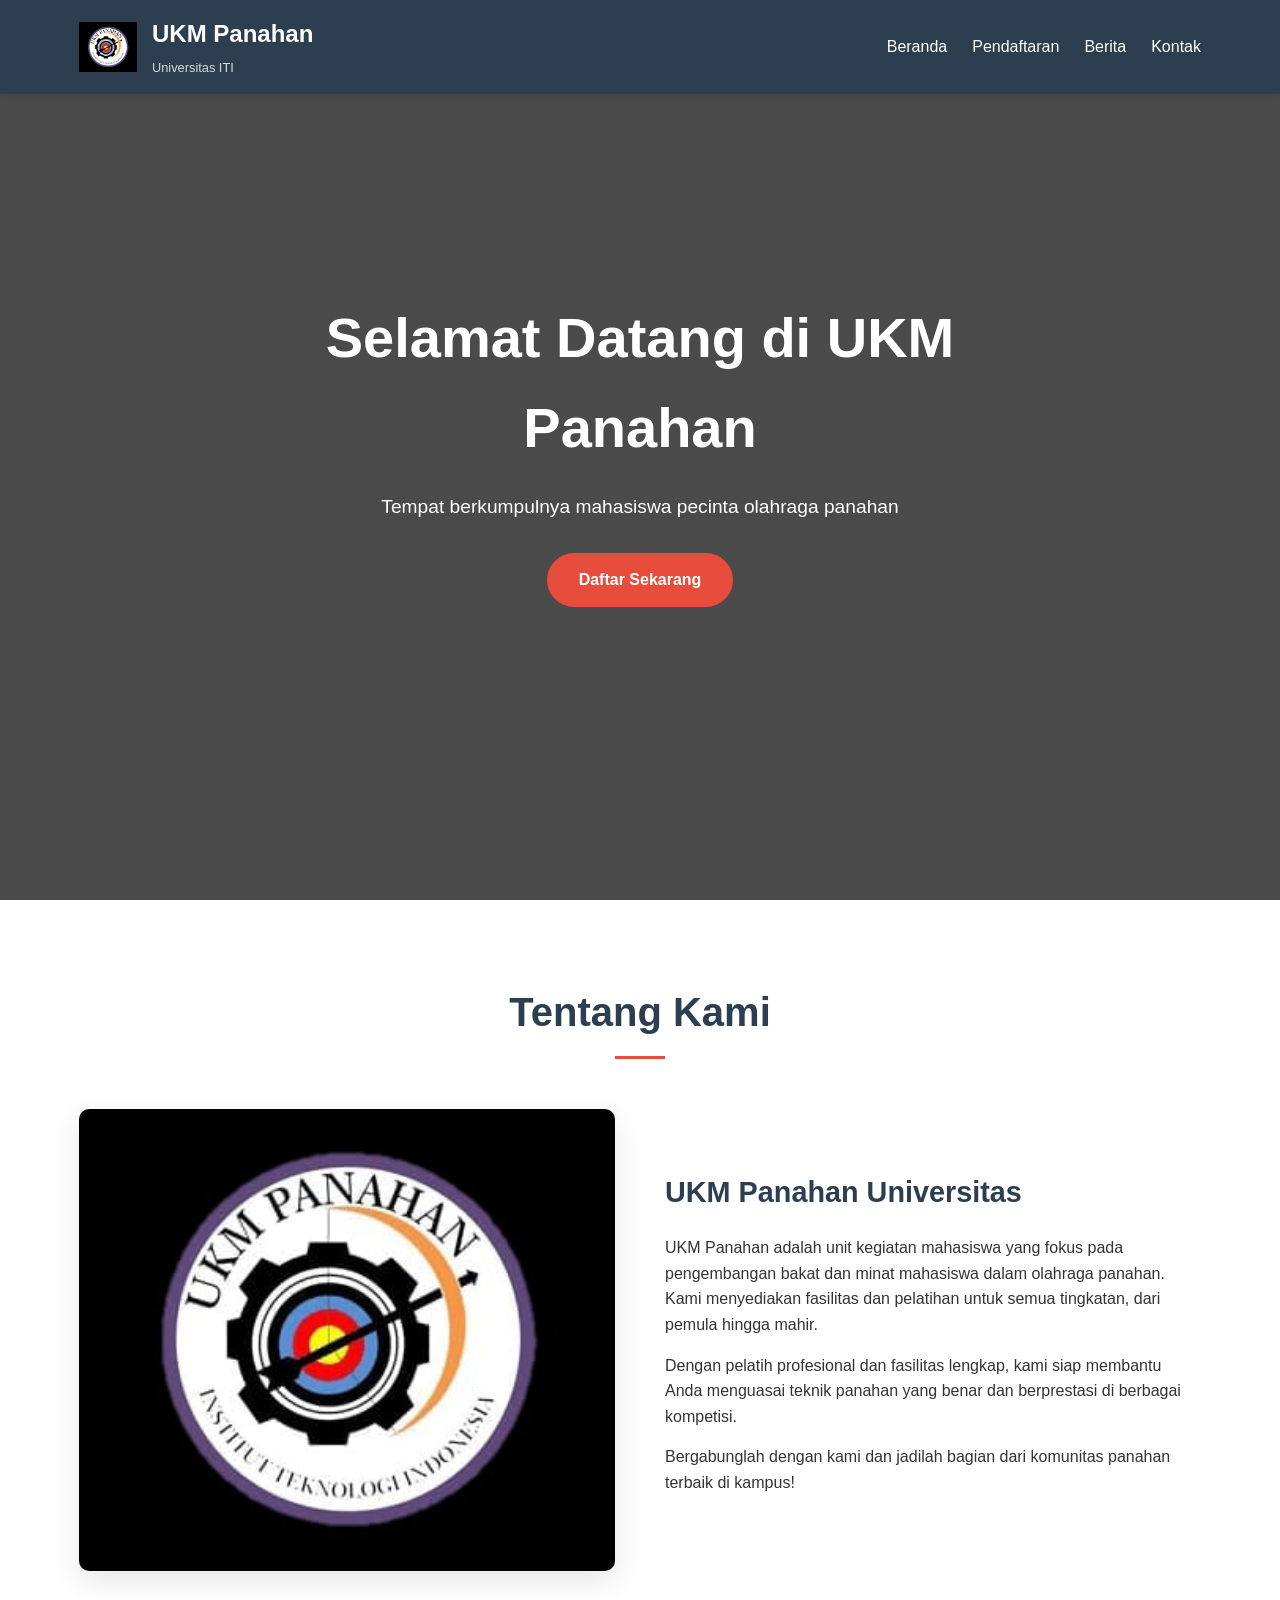
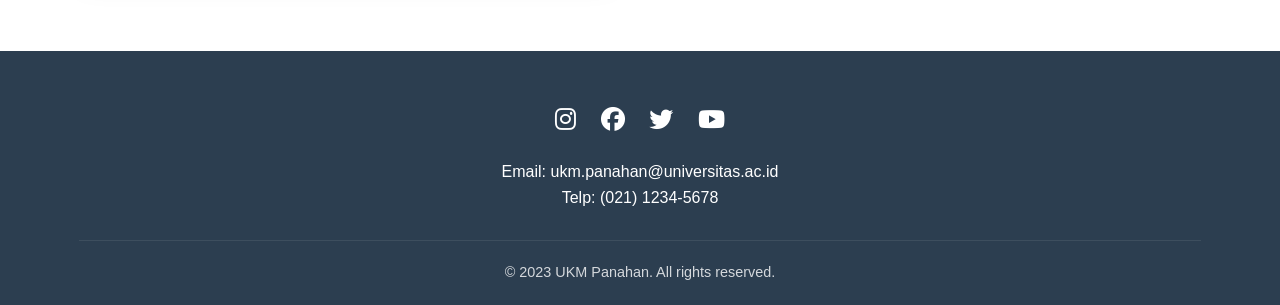
==== berita.html @ ca19da99 "Add files via upload" ====
<!DOCTYPE html>
<html lang="id">
<head>
    <meta charset="UTF-8">
    <meta name="viewport" content="width=device-width, initial-scale=1.0">
    <title>UKM Panahan - Universitas ITI</title>
    <link rel="stylesheet" href="https://cdnjs.cloudflare.com/ajax/libs/font-awesome/6.4.0/css/all.min.css">
    <style>
        /* Global Styles */
        :root {
            --primary: #e74c3c;
            --secondary: #2c3e50;
            --accent: #f39c12;
            --light: #ecf0f1;
            --dark: #34495e;
        }
        
        * {
            margin: 0;
            padding: 0;
            box-sizing: border-box;
            font-family: 'Segoe UI', Tahoma, Geneva, Verdana, sans-serif;
        }
        
        body {
            background-color: #f9f9f9;
            color: #333;
            line-height: 1.6;
        }
        
        .container {
            width: 90%;
            max-width: 1200px;
            margin: 0 auto;
            padding: 0 15px;
        }
        
        /* Header Styles */
        header {
            background-color: var(--secondary);
            color: white;
            padding: 15px 0;
            position: fixed;
            width: 100%;
            top: 0;
            z-index: 1000;
            box-shadow: 0 2px 10px rgba(0,0,0,0.1);
        }
        
        .header-container {
            display: flex;
            justify-content: space-between;
            align-items: center;
        }
        
        .logo {
            display: flex;
            align-items: center;
        }
        
        .logo img {
            height: 50px;
            margin-right: 15px;
        }
        
        .logo-text h1 {
            font-size: 1.5rem;
            margin-bottom: 5px;
        }
        
        .logo-text p {
            font-size: 0.8rem;
            opacity: 0.8;
        }
        
        nav ul {
            display: flex;
            list-style: none;
        }
        
        nav ul li {
            margin-left: 25px;
        }
        
        nav ul li a {
            color: white;
            text-decoration: none;
            font-weight: 500;
            transition: color 0.3s;
            position: relative;
        }
        
        nav ul li a:hover {
            color: var(--accent);
        }
        
        nav ul li a::after {
            content: '';
            position: absolute;
            width: 0;
            height: 2px;
            background: var(--accent);
            bottom: -5px;
            left: 0;
            transition: width 0.3s;
        }
        
        nav ul li a:hover::after {
            width: 100%;
        }
        
        /* Hero Section */
        .hero {
            height: 100vh;
            background: linear-gradient(rgba(0,0,0,0.7), rgba(0,0,0,0.7)), url('panahan-bg.jpg');
            background-size: cover;
            background-position: center;
            display: flex;
            align-items: center;
            text-align: center;
            color: white;
            margin-top: 0;
        }
        
        .hero-content {
            max-width: 800px;
            margin: 0 auto;
        }
        
        .hero h1 {
            font-size: 3.5rem;
            margin-bottom: 20px;
            animation: fadeInDown 1s;
        }
        
        .hero p {
            font-size: 1.2rem;
            margin-bottom: 30px;
            animation: fadeInUp 1s;
        }
        
        .btn {
            display: inline-block;
            background-color: var(--primary);
            color: white;
            padding: 12px 30px;
            border-radius: 50px;
            text-decoration: none;
            font-weight: 600;
            transition: all 0.3s;
            border: 2px solid var(--primary);
            animation: fadeIn 1.5s;
        }
        
        .btn:hover {
            background-color: transparent;
            color: white;
            transform: translateY(-3px);
            box-shadow: 0 10px 20px rgba(0,0,0,0.2);
        }
        
        /* About Section */
        .about {
            padding: 80px 0;
            background-color: white;
        }
        
        .section-title {
            text-align: center;
            margin-bottom: 50px;
        }
        
        .section-title h2 {
            font-size: 2.5rem;
            color: var(--secondary);
            position: relative;
            display: inline-block;
            padding-bottom: 15px;
        }
        
        .section-title h2::after {
            content: '';
            position: absolute;
            width: 50px;
            height: 3px;
            background: var(--primary);
            bottom: 0;
            left: 50%;
            transform: translateX(-50%);
        }
        
        .about-content {
            display: flex;
            align-items: center;
            gap: 50px;
        }
        
        .about-img {
            flex: 1;
            border-radius: 10px;
            overflow: hidden;
            box-shadow: 0 10px 30px rgba(0,0,0,0.1);
        }
        
        .about-img img {
            width: 100%;
            height: auto;
            display: block;
            transition: transform 0.5s;
        }
        
        .about-img:hover img {
            transform: scale(1.05);
        }
        
        .about-text {
            flex: 1;
        }
        
        .about-text h3 {
            font-size: 1.8rem;
            color: var(--secondary);
            margin-bottom: 20px;
        }
        
        .about-text p {
            margin-bottom: 15px;
        }
        
        /* Footer */
        footer {
            background-color: var(--secondary);
            color: white;
            padding: 50px 0 20px;
            text-align: center;
        }
        
        .footer-content {
            margin-bottom: 30px;
        }
        
        .social-icons {
            margin-bottom: 20px;
        }
        
        .social-icons a {
            color: white;
            font-size: 1.5rem;
            margin: 0 10px;
            transition: color 0.3s;
        }
        
        .social-icons a:hover {
            color: var(--accent);
        }
        
        .copyright {
            border-top: 1px solid rgba(255,255,255,0.1);
            padding-top: 20px;
            font-size: 0.9rem;
            opacity: 0.8;
        }
        
        /* Animations */
        @keyframes fadeIn {
            from { opacity: 0; }
            to { opacity: 1; }
        }
        
        @keyframes fadeInDown {
            from {
                opacity: 0;
                transform: translateY(-20px);
            }
            to {
                opacity: 1;
                transform: translateY(0);
            }
        }
        
        @keyframes fadeInUp {
            from {
                opacity: 0;
                transform: translateY(20px);
            }
            to {
                opacity: 1;
                transform: translateY(0);
            }
        }
        
        /* Responsive */
        @media (max-width: 768px) {
            .header-container {
                flex-direction: column;
                text-align: center;
            }
            
            nav ul {
                margin-top: 20px;
            }
            
            nav ul li {
                margin: 0 10px;
            }
            
            .hero h1 {
                font-size: 2.5rem;
            }
            
            .about-content {
                flex-direction: column;
            }
        }
    </style>
</head>
<body>
    <!-- Header -->
    <header>
        <div class="container header-container">
            <div class="logo">
                <img src="logo_panahan.jpg" alt="Logo UKM Panahan">
                <div class="logo-text">
                    <h1>UKM Panahan</h1>
                    <p>Universitas ITI</p>
                </div>
            </div>
            <nav>
                <ul>
                    <li><a href="index.html">Beranda</a></li>
                    <li><a href="pendaftaran.html">Pendaftaran</a></li>
                    <li><a href="berita.html">Berita</a></li>
                    <li><a href="#kontak">Kontak</a></li>
                </ul>
            </nav>
        </div>
    </header>

    <!-- Hero Section -->
    <section class="hero">
        <div class="hero-content">
            <h1>Selamat Datang di UKM Panahan</h1>
            <p>Tempat berkumpulnya mahasiswa pecinta olahraga panahan</p>
            <a href="pendaftaran.html" class="btn">Daftar Sekarang</a>
        </div>
    </section>

    <!-- About Section -->
    <section class="about">
        <div class="container">
            <div class="section-title">
                <h2>Tentang Kami</h2>
            </div>
            <div class="about-content">
                <div class="about-img">
                    <img src="logo_panahan.jpg" alt="Tim Panahan">
                </div>
                <div class="about-text">
                    <h3>UKM Panahan Universitas</h3>
                    <p>UKM Panahan adalah unit kegiatan mahasiswa yang fokus pada pengembangan bakat dan minat mahasiswa dalam olahraga panahan. Kami menyediakan fasilitas dan pelatihan untuk semua tingkatan, dari pemula hingga mahir.</p>
                    <p>Dengan pelatih profesional dan fasilitas lengkap, kami siap membantu Anda menguasai teknik panahan yang benar dan berprestasi di berbagai kompetisi.</p>
                    <p>Bergabunglah dengan kami dan jadilah bagian dari komunitas panahan terbaik di kampus!</p>
                </div>
            </div>
        </div>
    </section>

    <!-- Footer -->
    <footer id="kontak">
        <div class="container">
            <div class="footer-content">
                <div class="social-icons">
                    <a href="#"><i class="fab fa-instagram"></i></a>
                    <a href="#"><i class="fab fa-facebook"></i></a>
                    <a href="#"><i class="fab fa-twitter"></i></a>
                    <a href="#"><i class="fab fa-youtube"></i></a>
                </div>
                <p>Email: ukm.panahan@universitas.ac.id</p>
                <p>Telp: (021) 1234-5678</p>
            </div>
            <div class="copyright">
                <p>&copy; 2023 UKM Panahan. All rights reserved.</p>
            </div>
        </div>
    </footer>
</body>
</html>
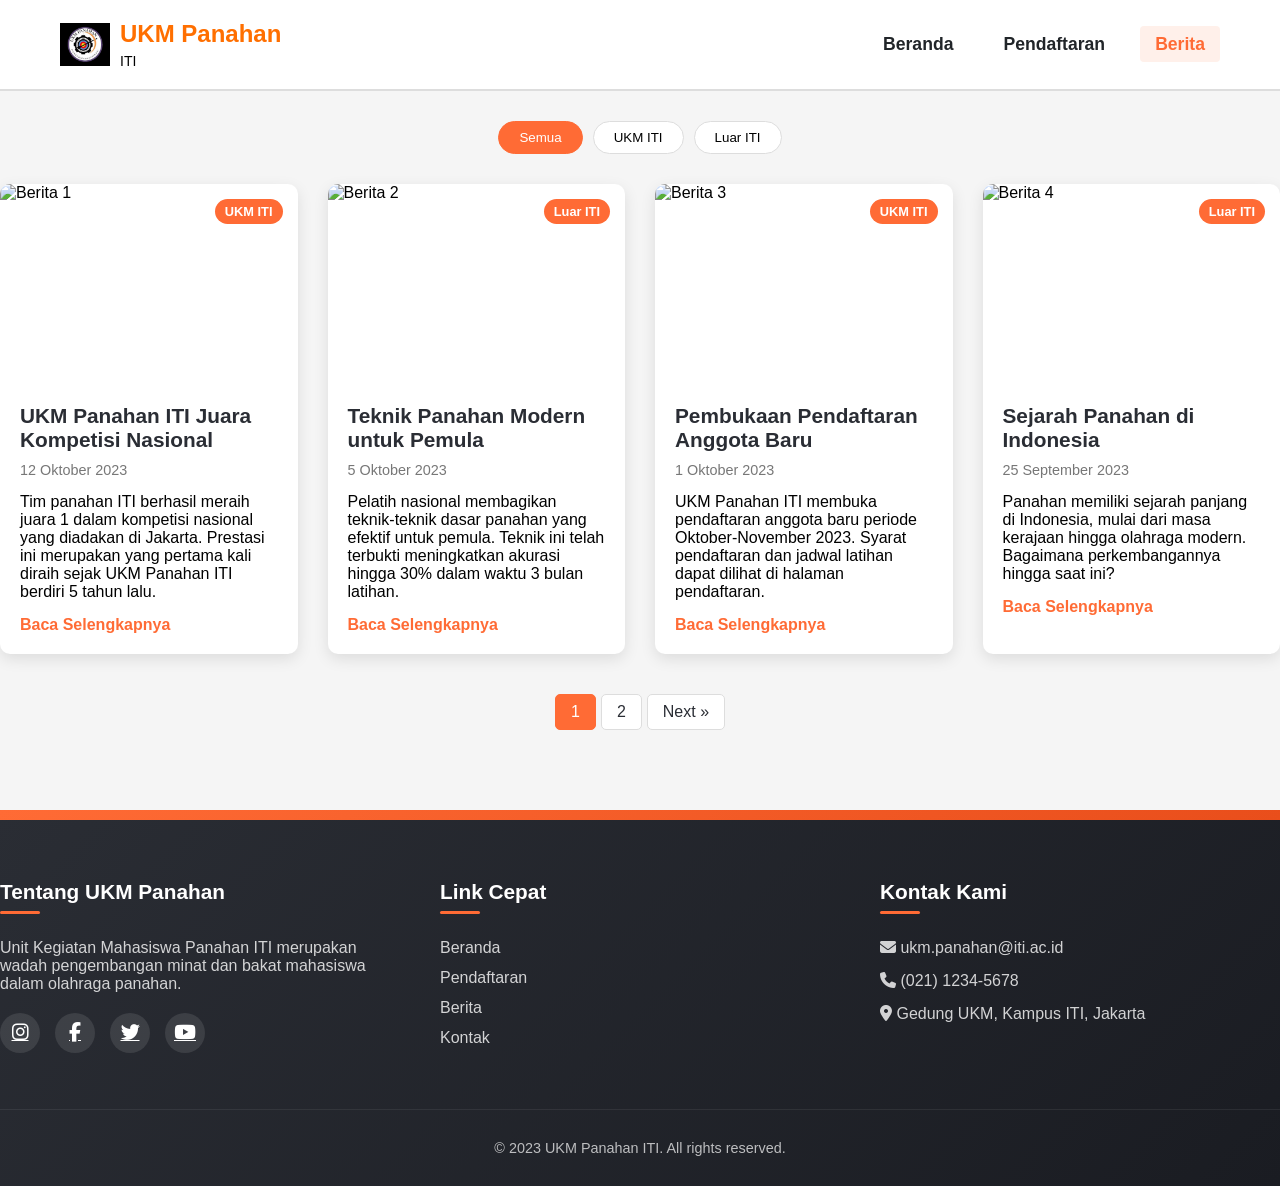
==== commit c7c94f53: "Add files via upload" ====
--- a/berita.html
+++ b/berita.html
@@ -3,316 +3,9 @@
 <head>
     <meta charset="UTF-8">
     <meta name="viewport" content="width=device-width, initial-scale=1.0">
-    <title>UKM Panahan - Universitas ITI</title>
+    <title>Berita - UKM Panahan ITI</title>
     <link rel="stylesheet" href="https://cdnjs.cloudflare.com/ajax/libs/font-awesome/6.4.0/css/all.min.css">
-    <style>
-        /* Global Styles */
-        :root {
-            --primary: #e74c3c;
-            --secondary: #2c3e50;
-            --accent: #f39c12;
-            --light: #ecf0f1;
-            --dark: #34495e;
-        }
-        
-        * {
-            margin: 0;
-            padding: 0;
-            box-sizing: border-box;
-            font-family: 'Segoe UI', Tahoma, Geneva, Verdana, sans-serif;
-        }
-        
-        body {
-            background-color: #f9f9f9;
-            color: #333;
-            line-height: 1.6;
-        }
-        
-        .container {
-            width: 90%;
-            max-width: 1200px;
-            margin: 0 auto;
-            padding: 0 15px;
-        }
-        
-        /* Header Styles */
-        header {
-            background-color: var(--secondary);
-            color: white;
-            padding: 15px 0;
-            position: fixed;
-            width: 100%;
-            top: 0;
-            z-index: 1000;
-            box-shadow: 0 2px 10px rgba(0,0,0,0.1);
-        }
-        
-        .header-container {
-            display: flex;
-            justify-content: space-between;
-            align-items: center;
-        }
-        
-        .logo {
-            display: flex;
-            align-items: center;
-        }
-        
-        .logo img {
-            height: 50px;
-            margin-right: 15px;
-        }
-        
-        .logo-text h1 {
-            font-size: 1.5rem;
-            margin-bottom: 5px;
-        }
-        
-        .logo-text p {
-            font-size: 0.8rem;
-            opacity: 0.8;
-        }
-        
-        nav ul {
-            display: flex;
-            list-style: none;
-        }
-        
-        nav ul li {
-            margin-left: 25px;
-        }
-        
-        nav ul li a {
-            color: white;
-            text-decoration: none;
-            font-weight: 500;
-            transition: color 0.3s;
-            position: relative;
-        }
-        
-        nav ul li a:hover {
-            color: var(--accent);
-        }
-        
-        nav ul li a::after {
-            content: '';
-            position: absolute;
-            width: 0;
-            height: 2px;
-            background: var(--accent);
-            bottom: -5px;
-            left: 0;
-            transition: width 0.3s;
-        }
-        
-        nav ul li a:hover::after {
-            width: 100%;
-        }
-        
-        /* Hero Section */
-        .hero {
-            height: 100vh;
-            background: linear-gradient(rgba(0,0,0,0.7), rgba(0,0,0,0.7)), url('panahan-bg.jpg');
-            background-size: cover;
-            background-position: center;
-            display: flex;
-            align-items: center;
-            text-align: center;
-            color: white;
-            margin-top: 0;
-        }
-        
-        .hero-content {
-            max-width: 800px;
-            margin: 0 auto;
-        }
-        
-        .hero h1 {
-            font-size: 3.5rem;
-            margin-bottom: 20px;
-            animation: fadeInDown 1s;
-        }
-        
-        .hero p {
-            font-size: 1.2rem;
-            margin-bottom: 30px;
-            animation: fadeInUp 1s;
-        }
-        
-        .btn {
-            display: inline-block;
-            background-color: var(--primary);
-            color: white;
-            padding: 12px 30px;
-            border-radius: 50px;
-            text-decoration: none;
-            font-weight: 600;
-            transition: all 0.3s;
-            border: 2px solid var(--primary);
-            animation: fadeIn 1.5s;
-        }
-        
-        .btn:hover {
-            background-color: transparent;
-            color: white;
-            transform: translateY(-3px);
-            box-shadow: 0 10px 20px rgba(0,0,0,0.2);
-        }
-        
-        /* About Section */
-        .about {
-            padding: 80px 0;
-            background-color: white;
-        }
-        
-        .section-title {
-            text-align: center;
-            margin-bottom: 50px;
-        }
-        
-        .section-title h2 {
-            font-size: 2.5rem;
-            color: var(--secondary);
-            position: relative;
-            display: inline-block;
-            padding-bottom: 15px;
-        }
-        
-        .section-title h2::after {
-            content: '';
-            position: absolute;
-            width: 50px;
-            height: 3px;
-            background: var(--primary);
-            bottom: 0;
-            left: 50%;
-            transform: translateX(-50%);
-        }
-        
-        .about-content {
-            display: flex;
-            align-items: center;
-            gap: 50px;
-        }
-        
-        .about-img {
-            flex: 1;
-            border-radius: 10px;
-            overflow: hidden;
-            box-shadow: 0 10px 30px rgba(0,0,0,0.1);
-        }
-        
-        .about-img img {
-            width: 100%;
-            height: auto;
-            display: block;
-            transition: transform 0.5s;
-        }
-        
-        .about-img:hover img {
-            transform: scale(1.05);
-        }
-        
-        .about-text {
-            flex: 1;
-        }
-        
-        .about-text h3 {
-            font-size: 1.8rem;
-            color: var(--secondary);
-            margin-bottom: 20px;
-        }
-        
-        .about-text p {
-            margin-bottom: 15px;
-        }
-        
-        /* Footer */
-        footer {
-            background-color: var(--secondary);
-            color: white;
-            padding: 50px 0 20px;
-            text-align: center;
-        }
-        
-        .footer-content {
-            margin-bottom: 30px;
-        }
-        
-        .social-icons {
-            margin-bottom: 20px;
-        }
-        
-        .social-icons a {
-            color: white;
-            font-size: 1.5rem;
-            margin: 0 10px;
-            transition: color 0.3s;
-        }
-        
-        .social-icons a:hover {
-            color: var(--accent);
-        }
-        
-        .copyright {
-            border-top: 1px solid rgba(255,255,255,0.1);
-            padding-top: 20px;
-            font-size: 0.9rem;
-            opacity: 0.8;
-        }
-        
-        /* Animations */
-        @keyframes fadeIn {
-            from { opacity: 0; }
-            to { opacity: 1; }
-        }
-        
-        @keyframes fadeInDown {
-            from {
-                opacity: 0;
-                transform: translateY(-20px);
-            }
-            to {
-                opacity: 1;
-                transform: translateY(0);
-            }
-        }
-        
-        @keyframes fadeInUp {
-            from {
-                opacity: 0;
-                transform: translateY(20px);
-            }
-            to {
-                opacity: 1;
-                transform: translateY(0);
-            }
-        }
-        
-        /* Responsive */
-        @media (max-width: 768px) {
-            .header-container {
-                flex-direction: column;
-                text-align: center;
-            }
-            
-            nav ul {
-                margin-top: 20px;
-            }
-            
-            nav ul li {
-                margin: 0 10px;
-            }
-            
-            .hero h1 {
-                font-size: 2.5rem;
-            }
-            
-            .about-content {
-                flex-direction: column;
-            }
-        }
-    </style>
+    <link rel="stylesheet" href="berita.css">
 </head>
 <body>
     <!-- Header -->
@@ -322,45 +15,124 @@
                 <img src="logo_panahan.jpg" alt="Logo UKM Panahan">
                 <div class="logo-text">
                     <h1>UKM Panahan</h1>
-                    <p>Universitas ITI</p>
+                    <p>ITI</p>
                 </div>
             </div>
             <nav>
-                <ul>
+                <div class="menu-toggle" id="menu-toggle">
+                    <i class="fas fa-bars"></i>
+                </div>
+                <ul id="menu-list">
                     <li><a href="index.html">Beranda</a></li>
                     <li><a href="pendaftaran.html">Pendaftaran</a></li>
-                    <li><a href="berita.html">Berita</a></li>
-                    <li><a href="#kontak">Kontak</a></li>
+                    <li><a href="berita.html" class="active">Berita</a></li>
                 </ul>
             </nav>
         </div>
     </header>
 
-    <!-- Hero Section -->
-    <section class="hero">
-        <div class="hero-content">
-            <h1>Selamat Datang di UKM Panahan</h1>
-            <p>Tempat berkumpulnya mahasiswa pecinta olahraga panahan</p>
-            <a href="pendaftaran.html" class="btn">Daftar Sekarang</a>
-        </div>
-    </section>
-
-    <!-- About Section -->
-    <section class="about">
+    <!-- News Section -->
+    <section class="news-section">
         <div class="container">
-            <div class="section-title">
-                <h2>Tentang Kami</h2>
-            </div>
-            <div class="about-content">
-                <div class="about-img">
-                    <img src="logo_panahan.jpg" alt="Tim Panahan">
-                </div>
-                <div class="about-text">
-                    <h3>UKM Panahan Universitas</h3>
-                    <p>UKM Panahan adalah unit kegiatan mahasiswa yang fokus pada pengembangan bakat dan minat mahasiswa dalam olahraga panahan. Kami menyediakan fasilitas dan pelatihan untuk semua tingkatan, dari pemula hingga mahir.</p>
-                    <p>Dengan pelatih profesional dan fasilitas lengkap, kami siap membantu Anda menguasai teknik panahan yang benar dan berprestasi di berbagai kompetisi.</p>
-                    <p>Bergabunglah dengan kami dan jadilah bagian dari komunitas panahan terbaik di kampus!</p>
-                </div>
+
+            
+            <div class="news-filter">
+                <button class="filter-btn active" data-category="all">Semua</button>
+                <button class="filter-btn" data-category="ukm-iti">UKM ITI</button>
+                <button class="filter-btn" data-category="luar-iti">Luar ITI</button>
+            </div>
+            
+            <div class="news-grid">
+                <!-- Berita 1 -->
+                <div class="news-card" data-category="ukm-iti">
+                    <div class="news-img">
+                        <img src="berita1.jpg" alt="Berita 1">
+                        <span class="news-category">UKM ITI</span>
+                    </div>
+                    <div class="news-content">
+                        <h3>UKM Panahan ITI Juara Kompetisi Nasional</h3>
+                        <p class="news-date">12 Oktober 2023</p>
+                        <p>Tim panahan ITI berhasil meraih juara 1 dalam kompetisi nasional yang diadakan di Jakarta. Prestasi ini merupakan yang pertama kali diraih sejak UKM Panahan ITI berdiri 5 tahun lalu.</p>
+                        <a href="berita/detail.html?id=1" class="read-more">Baca Selengkapnya</a>
+                    </div>
+                </div>
+                
+                <!-- Berita 2 -->
+                <div class="news-card" data-category="luar-iti">
+                    <div class="news-img">
+                        <img src="berita2.jpg" alt="Berita 2">
+                        <span class="news-category">Luar ITI</span>
+                    </div>
+                    <div class="news-content">
+                        <h3>Teknik Panahan Modern untuk Pemula</h3>
+                        <p class="news-date">5 Oktober 2023</p>
+                        <p>Pelatih nasional membagikan teknik-teknik dasar panahan yang efektif untuk pemula. Teknik ini telah terbukti meningkatkan akurasi hingga 30% dalam waktu 3 bulan latihan.</p>
+                        <a href="berita/detail.html?id=2" class="read-more">Baca Selengkapnya</a>
+                    </div>
+                </div>
+                
+                <!-- Berita 3 -->
+                <div class="news-card" data-category="ukm-iti">
+                    <div class="news-img">
+                        <img src="berita3.jpg" alt="Berita 3">
+                        <span class="news-category">UKM ITI</span>
+                    </div>
+                    <div class="news-content">
+                        <h3>Pembukaan Pendaftaran Anggota Baru</h3>
+                        <p class="news-date">1 Oktober 2023</p>
+                        <p>UKM Panahan ITI membuka pendaftaran anggota baru periode Oktober-November 2023. Syarat pendaftaran dan jadwal latihan dapat dilihat di halaman pendaftaran.</p>
+                        <a href="berita/detail.html?id=3" class="read-more">Baca Selengkapnya</a>
+                    </div>
+                </div>
+                
+                <!-- Berita 4 -->
+                <div class="news-card" data-category="luar-iti">
+                    <div class="news-img">
+                        <img src="berita4.jpg" alt="Berita 4">
+                        <span class="news-category">Luar ITI</span>
+                    </div>
+                    <div class="news-content">
+                        <h3>Sejarah Panahan di Indonesia</h3>
+                        <p class="news-date">25 September 2023</p>
+                        <p>Panahan memiliki sejarah panjang di Indonesia, mulai dari masa kerajaan hingga olahraga modern. Bagaimana perkembangannya hingga saat ini?</p>
+                        <a href="berita/detail.html?id=4" class="read-more">Baca Selengkapnya</a>
+                    </div>
+                </div>
+                
+                <!-- Berita 5 -->
+                <div class="news-card" data-category="ukm-iti">
+                    <div class="news-img">
+                        <img src="berita5.jpg" alt="Berita 5">
+                        <span class="news-category">UKM ITI</span>
+                    </div>
+                    <div class="news-content">
+                        <h3>Pelatihan Rutin Mingguan Dimulai</h3>
+                        <p class="news-date">20 September 2023</p>
+                        <p>Pelatihan rutin UKM Panahan ITI dimulai setiap hari Sabtu pukul 08.00-11.00 di lapangan panahan kampus. Anggota baru wajib mengikuti orientasi terlebih dahulu.</p>
+                        <a href="berita/detail.html?id=5" class="read-more">Baca Selengkapnya</a>
+                    </div>
+                </div>
+                
+                <!-- Berita 6 -->
+                <div class="news-card" data-category="luar-iti">
+                    <div class="news-img">
+                        <img src="berita6.jpg" alt="Berita 6">
+                        <span class="news-category">Luar ITI</span>
+                    </div>
+                    <div class="news-content">
+                        <h3>Perkembangan Teknologi Busur Modern</h3>
+                        <p class="news-date">15 September 2023</p>
+                        <p>Material dan desain busur panah terus berkembang. Bagaimana teknologi terbaru memengaruhi performa atlet panahan dunia?</p>
+                        <a href="berita/detail.html?id=6" class="read-more">Baca Selengkapnya</a>
+                    </div>
+                </div>
+            </div>
+            
+            <div class="pagination">
+                <a href="#" class="page-btn active">1</a>
+                <a href="#" class="page-btn">2</a>
+                <a href="#" class="page-btn">3</a>
+                <a href="#" class="page-btn next">Next &raquo;</a>
             </div>
         </div>
     </section>
@@ -369,19 +141,163 @@
     <footer id="kontak">
         <div class="container">
             <div class="footer-content">
-                <div class="social-icons">
-                    <a href="#"><i class="fab fa-instagram"></i></a>
-                    <a href="#"><i class="fab fa-facebook"></i></a>
-                    <a href="#"><i class="fab fa-twitter"></i></a>
-                    <a href="#"><i class="fab fa-youtube"></i></a>
-                </div>
-                <p>Email: ukm.panahan@universitas.ac.id</p>
-                <p>Telp: (021) 1234-5678</p>
+                <div class="footer-column">
+                    <h3>Tentang UKM Panahan</h3>
+                    <p>Unit Kegiatan Mahasiswa Panahan ITI merupakan wadah pengembangan minat dan bakat mahasiswa dalam olahraga panahan.</p>
+                    <div class="social-icons">
+                        <a href="#"><i class="fab fa-instagram"></i></a>
+                        <a href="#"><i class="fab fa-facebook-f"></i></a>
+                        <a href="#"><i class="fab fa-twitter"></i></a>
+                        <a href="#"><i class="fab fa-youtube"></i></a>
+                    </div>
+                </div>
+                <div class="footer-column">
+                    <h3>Link Cepat</h3>
+                    <ul class="footer-links">
+                        <li><a href="index.html">Beranda</a></li>
+                        <li><a href="pendaftaran.html">Pendaftaran</a></li>
+                        <li><a href="berita.html">Berita</a></li>
+                        <li><a href="#kontak">Kontak</a></li>
+                    </ul>
+                </div>
+                <div class="footer-column">
+                    <h3>Kontak Kami</h3>
+                    <p><i class="fas fa-envelope"></i> ukm.panahan@iti.ac.id</p>
+                    <p><i class="fas fa-phone"></i> (021) 1234-5678</p>
+                    <p><i class="fas fa-map-marker-alt"></i> Gedung UKM, Kampus ITI, Jakarta</p>
+                </div>
             </div>
             <div class="copyright">
-                <p>&copy; 2023 UKM Panahan. All rights reserved.</p>
+                <p>&copy; 2023 UKM Panahan ITI. All rights reserved.</p>
             </div>
         </div>
     </footer>
+
+    <script >
+
+document.addEventListener('DOMContentLoaded', function () {
+    const toggle = document.getElementById('menu-toggle');
+    const menu = document.getElementById('menu-list');
+
+    toggle.addEventListener('click', function () {
+        menu.classList.toggle('show');
+    });
+
+    // Skrip filter berita tetap boleh ada di sini
+});
+
+document.addEventListener('DOMContentLoaded', function() {
+    const newsCards = document.querySelectorAll('.news-card');
+    const paginationContainer = document.querySelector('.pagination');
+    let itemsPerPage;
+    
+    // Fungsi untuk menentukan jumlah item per halaman berdasarkan ukuran layar
+    function getItemsPerPage() {
+        return window.innerWidth >= 992 ? 4 : 2; // Desktop 4, HP 2
+    }
+    
+    // Fungsi untuk menampilkan halaman tertentu
+    function showPage(page) {
+        itemsPerPage = getItemsPerPage();
+        const startIndex = (page - 1) * itemsPerPage;
+        const endIndex = startIndex + itemsPerPage;
+        
+        newsCards.forEach((card, index) => {
+            card.style.display = (index >= startIndex && index < endIndex) ? 'block' : 'none';
+        });
+        
+        // Update tombol aktif
+        document.querySelectorAll('.page-btn').forEach(btn => {
+            btn.classList.toggle('active', parseInt(btn.textContent) === page);
+        });
+    }
+    
+    // Fungsi untuk membuat tombol pagination
+    function createPagination() {
+        itemsPerPage = getItemsPerPage();
+        const totalPages = Math.ceil(newsCards.length / itemsPerPage);
+        paginationContainer.innerHTML = '';
+        
+        // Buat tombol nomor halaman
+        for (let i = 1; i <= totalPages; i++) {
+            const pageBtn = document.createElement('a');
+            pageBtn.href = '#';
+            pageBtn.className = 'page-btn';
+            pageBtn.textContent = i;
+            pageBtn.addEventListener('click', (e) => {
+                e.preventDefault();
+                showPage(i);
+            });
+            paginationContainer.appendChild(pageBtn);
+        }
+        
+        // Tambahkan tombol Next jika diperlukan
+        if (totalPages > 1) {
+            const nextBtn = document.createElement('a');
+            nextBtn.href = '#';
+            nextBtn.className = 'page-btn next';
+            nextBtn.innerHTML = 'Next &raquo;';
+            nextBtn.addEventListener('click', (e) => {
+                e.preventDefault();
+                const activePage = parseInt(document.querySelector('.page-btn.active').textContent);
+                if (activePage < totalPages) showPage(activePage + 1);
+            });
+            paginationContainer.appendChild(nextBtn);
+        }
+    }
+    
+    // Inisialisasi
+    createPagination();
+    showPage(1);
+    
+    // Update saat resize window
+    window.addEventListener('resize', function() {
+        createPagination();
+        showPage(1);
+    });
+    
+    // Filter berita (opsional)
+    const filterButtons = document.querySelectorAll('.filter-btn');
+    filterButtons.forEach(button => {
+        button.addEventListener('click', () => {
+            filterButtons.forEach(btn => btn.classList.remove('active'));
+            button.classList.add('active');
+            
+            const category = button.dataset.category;
+            newsCards.forEach(card => {
+                card.style.display = (category === 'all' || card.dataset.category === category) ? 'block' : 'none';
+            });
+            
+            createPagination();
+            showPage(1);
+        });
+    });
+});
+
+
+    
+    document.addEventListener('DOMContentLoaded', function() {
+        const filterButtons = document.querySelectorAll('.filter-btn');
+        const newsCards = document.querySelectorAll('.news-card');
+    
+        filterButtons.forEach(button => {
+            button.addEventListener('click', () => {
+                // Remove active class from all buttons
+                filterButtons.forEach(btn => btn.classList.remove('active'));
+                // Add active class to clicked button
+                button.classList.add('active');
+                
+                const category = button.dataset.category;
+                
+                newsCards.forEach(card => {
+                    if (category === 'all' || card.dataset.category === category) {
+                        card.style.display = 'block';
+                    } else {
+                        card.style.display = 'none';
+                    }
+                });
+            });
+        });
+    });</script>
 </body>
 </html>
--- a/berita.css
+++ b/berita.css
@@ -0,0 +1,772 @@
+/* News Section Styles */
+
+        /* Modern Color Scheme with Orange Gradient */
+        :root {
+            --primary: #FF6B35; /* Vibrant orange */
+            --primary-dark: #E94E1B;
+            --primary-light: #FF8C42;
+            --secondary: #2A2D34; /* Dark blue-gray */
+            --accent: #F7C59F; /* Light peach */
+            --light: #F8F9FA;
+            --dark: #212529;
+            --gradient-orange: linear-gradient(135deg, var(--primary), var(--primary-dark));
+        }
+
+.news-preview, .news-section {
+    padding: 80px 0;
+    background-color: #f5f5f5;
+}
+
+.news-grid {
+    display: grid;
+    grid-template-columns: repeat(auto-fill, minmax(350px, 1fr));
+    gap: 30px;
+    margin-bottom: 40px;
+}
+
+.news-card {
+    background: white;
+    border-radius: 10px;
+    overflow: hidden;
+    box-shadow: 0 5px 15px rgba(0,0,0,0.1);
+    transition: transform 0.3s, box-shadow 0.3s;
+}
+
+.news-card:hover {
+    transform: translateY(-10px);
+    box-shadow: 0 15px 30px rgba(0,0,0,0.15);
+}
+
+.news-img {
+    position: relative;
+    height: 200px;
+    overflow: hidden;
+}
+
+.news-img img {
+    width: 100%;
+    height: 100%;
+    object-fit: cover;
+    transition: transform 0.5s;
+}
+
+.news-card:hover .news-img img {
+    transform: scale(1.1);
+}
+
+.news-category {
+    position: absolute;
+    top: 15px;
+    right: 15px;
+    background: var(--primary);
+    color: white;
+    padding: 5px 10px;
+    border-radius: 20px;
+    font-size: 0.8rem;
+    font-weight: bold;
+}
+
+.news-content {
+    padding: 20px;
+}
+
+.news-content h3 {
+    margin-bottom: 10px;
+    color: var(--secondary);
+    font-size: 1.3rem;
+}
+
+.news-date {
+    color: #777;
+    font-size: 0.9rem;
+    margin-bottom: 15px;
+    display: block;
+}
+
+.read-more {
+    display: inline-block;
+    color: var(--primary);
+    font-weight: 600;
+    text-decoration: none;
+    margin-top: 15px;
+    transition: color 0.3s;
+}
+
+.read-more:hover {
+    color: var(--accent);
+    text-decoration: underline;
+}
+
+.news-filter {
+    display: flex;
+    justify-content: center;
+    margin-bottom: 30px;
+    flex-wrap: wrap;
+    gap: 10px;
+}
+
+.filter-btn {
+    padding: 8px 20px;
+    background: white;
+    border: 1px solid #ddd;
+    border-radius: 30px;
+    cursor: pointer;
+    transition: all 0.3s;
+}
+
+.filter-btn.active, .filter-btn:hover {
+    background: var(--primary);
+    color: white;
+    border-color: var(--primary);
+}
+
+.pagination {
+    display: flex;
+    justify-content: center;
+    margin-top: 40px;
+    gap: 5px;
+}
+
+.page-btn {
+    display: inline-block;
+    padding: 8px 15px;
+    background: white;
+    border: 1px solid #ddd;
+    border-radius: 5px;
+    text-decoration: none;
+    color: var(--secondary);
+    transition: all 0.3s;
+}
+
+.page-btn.active, .page-btn:hover {
+    background: var(--primary);
+    color: white;
+    border-color: var(--primary);
+}
+
+.text-center {
+    text-align: center;
+    margin-top: 40px;
+}
+
+/* Resetting default margin and padding */
+* {
+    margin: 0;
+    padding: 0;
+    box-sizing: border-box;
+}
+
+/* Body and background setup */
+body {
+    font-family: Arial, sans-serif;
+    background-color: #f4f4f4;
+}
+
+/* Header Styling */
+header {
+    background-color: #ffffff; /* White background for header */
+    padding: 20px 0;
+    border-bottom: 2px solid #ddd;
+}
+
+.header-container {
+    display: flex;
+    justify-content: space-between;
+    align-items: center;
+    max-width: 1200px;
+    margin: 0 auto;
+    padding: 0 20px;
+}
+
+.logo {
+    display: flex;
+    align-items: center;
+}
+
+.logo img {
+    width: 50px; /* Resize logo */
+    margin-right: 10px;
+}
+
+.logo-text h1 {
+    font-size: 24px;
+    font-weight: bold;
+    color: #ff6f00; /* Orange for "UKM Panahan" */
+    margin-bottom: 5px;
+}
+
+.logo-text p {
+    font-size: 14px;
+    color: #000; /* ITI text in black */
+}
+
+nav ul {
+    display: flex;
+    list-style-type: none;
+}
+
+nav ul li {
+    margin-left: 20px;
+}
+
+nav ul li a {
+    color: #000; /* All menu text in black */
+    text-decoration: none;
+    font-size: 18px;
+    font-weight: bold;
+    transition: color 0.3s ease;
+}
+
+nav ul li a:hover,
+nav ul li a.active {
+    color: #ff6f00; /* Highlight on hover and active state with orange */
+}
+
+nav ul li a:focus {
+    outline: none;
+}
+
+
+/* Tombol Toggle (Hamburger) */
+.menu-toggle {
+    position: absolute;
+    top: 25px;
+    right: 35px;
+    display: flex;
+    flex-direction: column;
+    justify-content: space-between;
+    width: 30px;
+    height: 21px;
+    background: transparent;
+    border: none;
+    cursor: pointer;
+    padding: 0;
+    z-index: 1000;
+}
+
+/* ===== MENU TOGGLE BUTTON ===== */
+.menu-toggle {
+    display: none;
+    cursor: pointer;
+    background: none;
+    border: none;
+    padding: 10px;
+    z-index: 1001;
+  }
+  
+  .menu-toggle i {
+    font-size: 1.8rem;
+    color: var(--primary);
+    transition: var(--transition);
+  }
+  
+  /* ===== NAVIGATION MENU ===== */
+  #menu-list {
+    display: flex;
+    list-style: none;
+    margin: 0;
+    padding: 0;
+    transition: all 0.3s ease;
+  }
+  
+  #menu-list li {
+    margin-left: 20px;
+  }
+  
+  #menu-list li a {
+    color: var(--dark);
+    text-decoration: none;
+    font-weight: 600;
+    font-size: 1.1rem;
+    padding: 8px 15px;
+    border-radius: 4px;
+    transition: all 0.3s;
+  }
+  
+  #menu-list li a:hover,
+  #menu-list li a.active {
+    color: var(--primary);
+    background-color: rgba(255, 107, 53, 0.1);
+  }
+  
+  /* ===== OVERLAY STYLES ===== */
+  .overlay {
+    position: fixed;
+    top: 0;
+    left: 0;
+    width: 100%;
+    height: 100%;
+    background: rgba(0, 0, 0, 0.5);
+    z-index: 998;
+    opacity: 0;
+    visibility: hidden;
+    transition: all 0.3s;
+  }
+  
+  .overlay.active {
+    opacity: 1;
+    visibility: visible;
+  }
+  
+  /* ===== MOBILE STYLES ===== */
+  @media (max-width: 768px) {
+    .menu-toggle {
+      display: block;
+    }
+    
+    #menu-list {
+      position: fixed;
+      top: 0;
+      right: -100%;
+      width: 280px;
+      height: 100vh;
+      background: white;
+      box-shadow: -5px 0 15px rgba(0, 0, 0, 0.1);
+      flex-direction: column;
+      padding: 80px 30px 30px;
+      z-index: 999;
+      transition: right 0.4s ease;
+    }
+    
+    #menu-list.show {
+      right: 0;
+    }
+    
+    #menu-list li {
+      margin: 15px 0;
+      opacity: 0;
+      transform: translateX(20px);
+      transition: all 0.3s ease;
+    }
+    
+    #menu-list.show li {
+      opacity: 1;
+      transform: translateX(0);
+    }
+    
+    /* Staggered animation for menu items */
+    #menu-list.show li:nth-child(1) { transition-delay: 0.1s; }
+    #menu-list.show li:nth-child(2) { transition-delay: 0.2s; }
+    #menu-list.show li:nth-child(3) { transition-delay: 0.3s; }
+    
+    #menu-list li a {
+      display: block;
+      padding: 12px 0;
+      border-bottom: 1px solid rgba(0, 0, 0, 0.05);
+    }
+    
+    .menu-open {
+      overflow: hidden;
+    }
+  }
+
+
+
+.news-form {
+    background: white;
+    padding: 30px;
+    border-radius: 10px;
+    box-shadow: 0 5px 15px rgba(0,0,0,0.1);
+    margin-bottom: 30px;
+}
+
+.form-group {
+    margin-bottom: 20px;
+}
+
+.form-group label {
+    display: block;
+    margin-bottom: 8px;
+    font-weight: 600;
+    color: var(--secondary);
+}
+
+.form-control {
+    width: 100%;
+    padding: 10px;
+    border: 1px solid #ddd;
+    border-radius: 5px;
+    font-size: 1rem;
+}
+
+textarea.form-control {
+    min-height: 150px;
+    resize: vertical;
+}
+
+.form-actions {
+    display: flex;
+    justify-content: flex-end;
+    gap: 10px;
+    margin-top: 30px;
+}
+
+.btn {
+    padding: 10px 20px;
+    border-radius: 5px;
+    cursor: pointer;
+    font-weight: 600;
+    transition: all 0.3s;
+}
+
+.btn-primary {
+    background: var(--primary);
+    color: white;
+    border: 1px solid var(--primary);
+}
+
+.btn-primary:hover {
+    background: #c0392b;
+}
+
+.btn-secondary {
+    background: white;
+    color: var(--secondary);
+    border: 1px solid #ddd;
+}
+
+.btn-secondary:hover {
+    background: #f5f5f5;
+}
+
+.news-list {
+    background: white;
+    padding: 30px;
+    border-radius: 10px;
+    box-shadow: 0 5px 15px rgba(0,0,0,0.1);
+}
+
+.news-table {
+    width: 100%;
+    border-collapse: collapse;
+}
+
+.news-table th, .news-table td {
+    padding: 12px 15px;
+    text-align: left;
+    border-bottom: 1px solid #eee;
+}
+
+.news-table th {
+    background: #f9f9f9;
+    color: var(--secondary);
+    font-weight: 600;
+}
+
+.news-table tr:hover {
+    background: #f5f5f5;
+}
+
+.news-table .actions {
+    display: flex;
+    gap: 10px;
+}
+
+.action-btn {
+    padding: 5px 10px;
+    border-radius: 3px;
+    font-size: 0.9rem;
+    text-decoration: none;
+    transition: all 0.3s;
+}
+
+.edit-btn {
+    background: #3498db;
+    color: white;
+}
+
+.edit-btn:hover {
+    background: #2980b9;
+}
+
+.delete-btn {
+    background: #e74c3c;
+    color: white;
+}
+
+.delete-btn:hover {
+    background: #c0392b;
+}
+
+/* Login Page */
+.login-container {
+    max-width: 500px;
+    margin: 50px auto;
+    background: white;
+    padding: 40px;
+    border-radius: 10px;
+    box-shadow: 0 5px 25px rgba(0,0,0,0.1);
+}
+
+.login-title {
+    text-align: center;
+    margin-bottom: 30px;
+    color: var(--secondary);
+}
+
+.login-logo {
+    text-align: center;
+    margin-bottom: 30px;
+}
+
+.login-logo img {
+    height: 80px;
+}
+
+ /* Footer - Modern Gradient Footer */
+ footer {
+    background: linear-gradient(135deg, var(--secondary), #1A1C22);
+    color: white;
+    padding: 70px 0 30px;
+    position: relative;
+}
+
+footer::before {
+    content: '';
+    position: absolute;
+    top: 0;
+    left: 0;
+    width: 100%;
+    height: 10px;
+    background: var(--gradient-orange);
+}
+
+.footer-content {
+    display: grid;
+    grid-template-columns: repeat(auto-fit, minmax(250px, 1fr));
+    gap: 40px;
+    margin-bottom: 50px;
+}
+
+.footer-column h3 {
+    font-size: 1.3rem;
+    margin-bottom: 25px;
+    position: relative;
+    padding-bottom: 10px;
+}
+
+.footer-column h3::after {
+    content: '';
+    position: absolute;
+    width: 40px;
+    height: 3px;
+    background: var(--primary);
+    bottom: 0;
+    left: 0;
+    border-radius: 3px;
+}
+
+.footer-column p {
+    margin-bottom: 15px;
+    opacity: 0.8;
+}
+
+.footer-links {
+    list-style: none;
+}
+
+.footer-links li {
+    margin-bottom: 12px;
+}
+
+.footer-links a {
+    color: white;
+    text-decoration: none;
+    opacity: 0.8;
+    transition: all 0.3s;
+    display: inline-block;
+}
+
+.footer-links a:hover {
+    opacity: 1;
+    color: var(--primary);
+    transform: translateX(5px);
+}
+
+.social-icons {
+    display: flex;
+    gap: 15px;
+    margin-top: 20px;
+}
+
+.social-icons a {
+    display: inline-flex;
+    align-items: center;
+    justify-content: center;
+    width: 40px;
+    height: 40px;
+    background: rgba(255, 255, 255, 0.1);
+    color: white;
+    border-radius: 50%;
+    font-size: 1.2rem;
+    transition: all 0.3s;
+}
+
+.social-icons a:hover {
+    background: var(--primary);
+    transform: translateY(-5px);
+}
+
+.copyright {
+    border-top: 1px solid rgba(255, 255, 255, 0.1);
+    padding-top: 30px;
+    text-align: center;
+    font-size: 0.9rem;
+    opacity: 0.7;
+}
+
+/* Animations */
+@keyframes fadeIn {
+    from { opacity: 0; }
+    to { opacity: 1; }
+}
+
+@keyframes fadeInUp {
+    from {
+        opacity: 0;
+        transform: translateY(30px);
+    }
+    to {
+        opacity: 1;
+        transform: translateY(0);
+    }
+}
+
+@keyframes fadeInDown {
+    from {
+        opacity: 0;
+        transform: translateY(-30px);
+    }
+    to {
+        opacity: 1;
+        transform: translateY(0);
+    }
+}
+
+/* Responsive Design */
+@media (max-width: 992px) {
+    .hero h1 {
+        font-size: 2.8rem;
+    }
+    
+    .about-content {
+        flex-direction: column;
+    }
+    
+    .about-img {
+        margin-bottom: 30px;
+        width: 100%;
+    }
+}
+
+@media (max-width: 768px) {
+    footer {
+      padding: 50px 15px 20px;
+    }
+  
+    .footer-content {
+      grid-template-columns: 1fr;
+      gap: 30px;
+    }
+  
+    .footer-column h3 {
+      font-size: 1.1rem;
+      margin-bottom: 15px;
+    }
+  
+    .footer-column p {
+      font-size: 0.95rem;
+    }
+  
+    .footer-links a {
+      font-size: 0.95rem;
+    }
+  
+    .social-icons {
+      justify-content: center;
+    }
+  
+    .copyright {
+      font-size: 0.8rem;
+      padding: 20px 10px 0;
+    }
+  }
+  
+
+@media (max-width: 576px) {
+    .btn {
+        padding: 12px 25px;
+    }
+    
+    .hero h1 {
+        font-size: 2rem;
+    }
+    
+    .section-title h2 {
+        font-size: 1.8rem;
+    }
+    
+    .feature-card {
+        padding: 30px 20px;
+    }
+}
+
+/* Floating Elements Animation */
+.floating {
+    animation: floating 3s ease-in-out infinite;
+}
+
+@keyframes floating {
+    0% { transform: translateY(0px); }
+    50% { transform: translateY(-15px); }
+    100% { transform: translateY(0px); }
+}
+
+/* Custom Scrollbar */
+::-webkit-scrollbar {
+    width: 10px;
+}
+
+::-webkit-scrollbar-track {
+    background: #f1f1f1;
+}
+
+::-webkit-scrollbar-thumb {
+    background: var(--primary);
+    border-radius: 10px;
+}
+
+::-webkit-scrollbar-thumb:hover {
+    background: var(--primary-dark);
+}
+
+.news-grid {
+    display: grid;
+    gap: 30px;
+    margin-bottom: 40px;
+}
+
+/* Desktop - 4 kolom */
+@media (min-width: 992px) {
+    .news-grid {
+        grid-template-columns: repeat(4, 1fr);
+    }
+}
+
+/* Tablet - 2 kolom */
+@media (min-width: 768px) and (max-width: 991px) {
+    .news-grid {
+        grid-template-columns: repeat(2, 1fr);
+    }
+}
+
+/* Mobile - 1 kolom */
+@media (max-width: 767px) {
+    .news-grid {
+        grid-template-columns: 1fr;
+    }
+}
+
+.news-filter {
+    margin-top: -50px; /* Sesuaikan nilai dengan yang diinginkan */
+}
